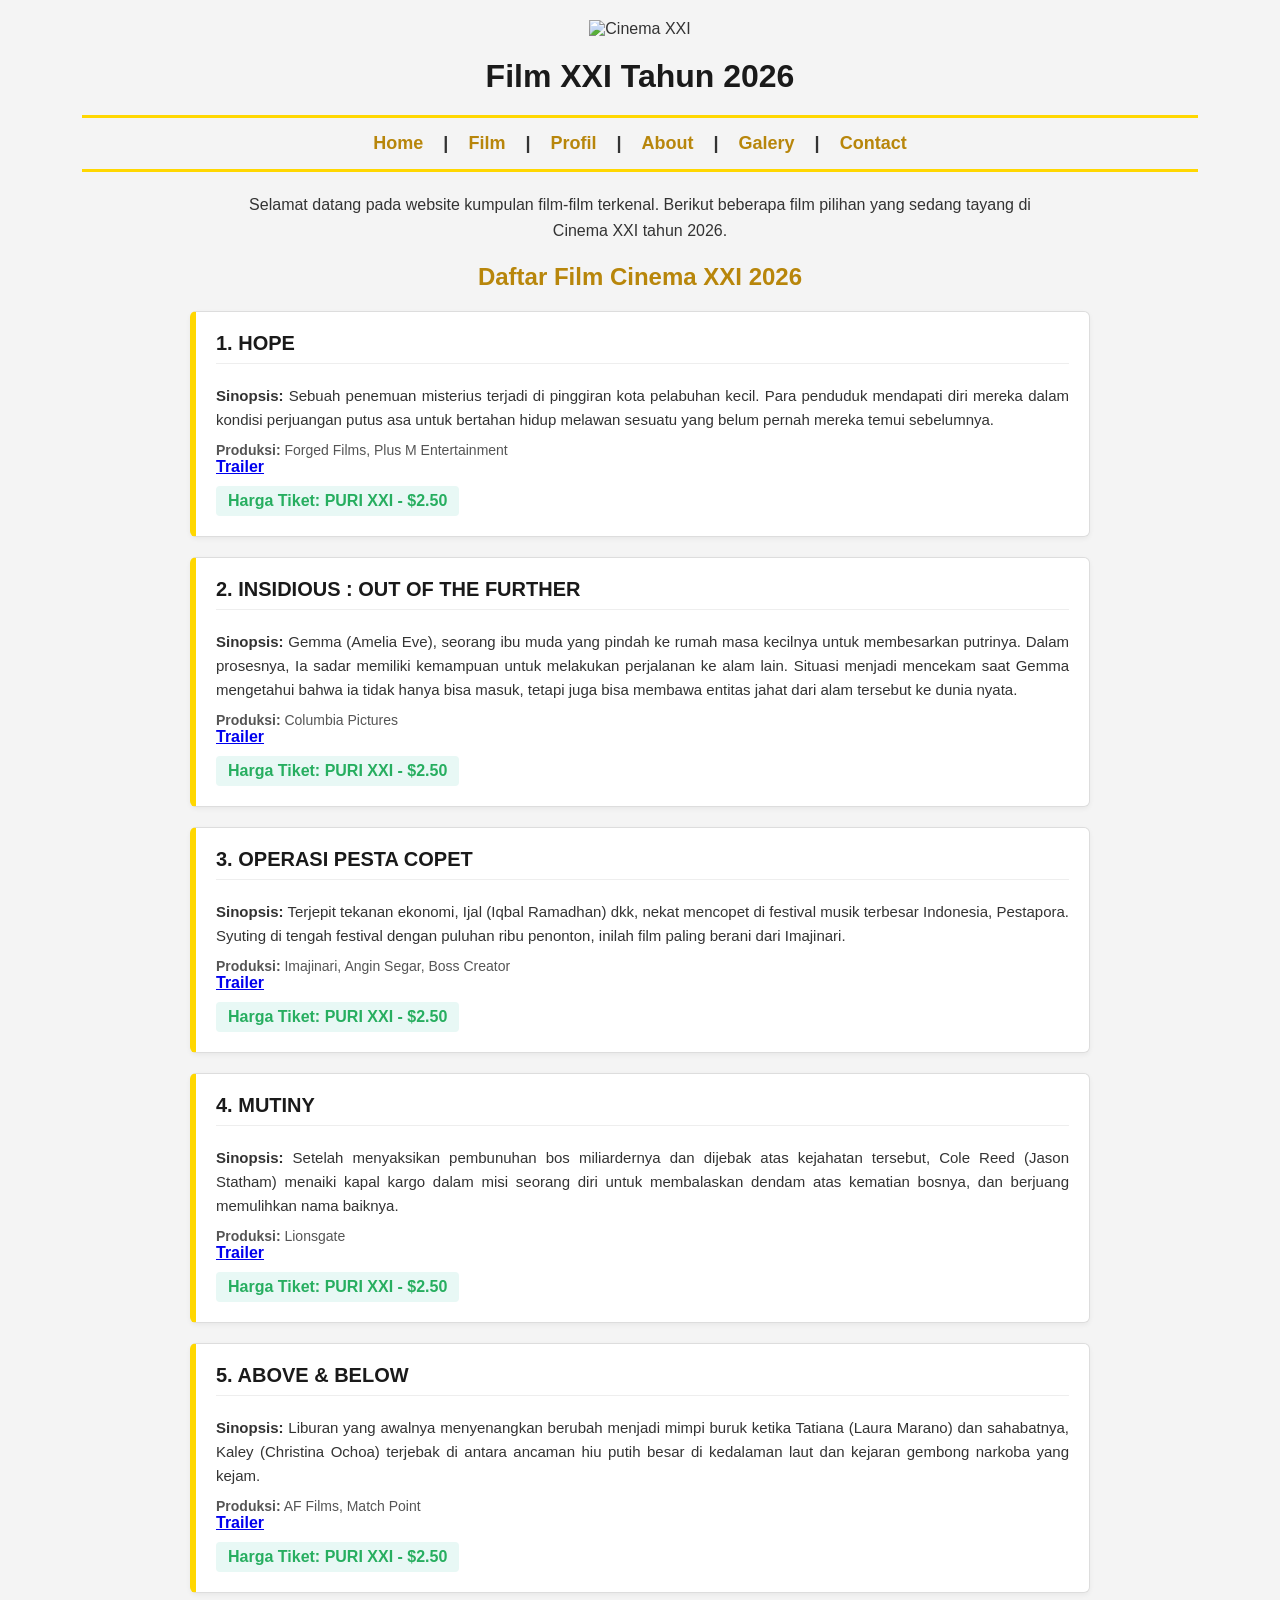
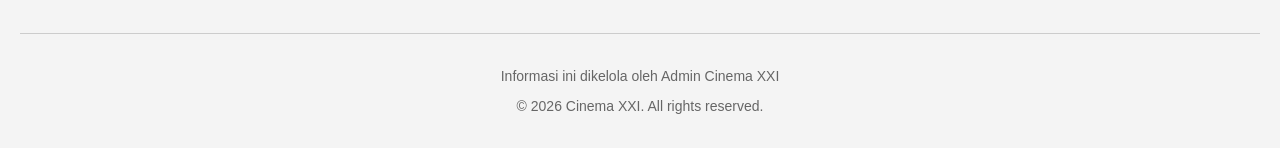
==== index.html @ f50c0b82 "Add files via upload" ====
<!DOCTYPE html>
<html lang="id">
<head>
    <meta charset="UTF-8">
    <meta name="viewport" content="width=device-width, initial-scale=1.0">
    <title>XXI FILM - Daftar Film 2026</title>
    <link rel="icon" type="image/x-icon" href="image/XXI ICON.jpg">
    <link rel="stylesheet" href="CSS/styles.css">
    
    <style>
        body {
            font-family: Arial, sans-serif;
            margin: 0;
            padding: 20px;
            background-color: #f4f4f4;
            color: #333;
        }

        .header-container {
            text-align: center;
            margin-bottom: 20px;
        }

        .header-container img {
            height: 100px;
            margin-bottom: 10px;
        }

        h1 {
            text-align: center;
            font-size: 32px;
            color: #1a1a1a;
            margin: 10px 0;
        }

        h2.section-title {
            text-align: center;
            color: #b8860b;
            font-size: 24px;
            margin-top: 20px;
        }

        nav {
            text-align: center;
            font-size: 18px;
            font-weight: bold;
            margin: 15px 0;
        }

        nav a {
            color: #b8860b;
            text-decoration: none;
            padding: 0 15px;
        }

        hr.divider-gold {
            border: none;
            height: 3px;
            background-color: gold;
            margin: 10px auto;
            width: 90%;
        }

        .welcome-text {
            text-align: center;
            font-size: 16px;
            margin: 20px auto;
            max-width: 800px;
            line-height: 1.6;
        }

        .film-container {
            max-width: 900px;
            margin: 0 auto;
        }

        .film-card {
            background-color: #ffffff;
            border: 1px solid #ddd;
            border-left: 6px solid gold;
            border-radius: 6px;
            padding: 20px;
            margin-bottom: 20px;
            box-shadow: 0 2px 5px rgba(0,0,0,0.05);
        }

        .film-card h3 {
            margin-top: 0;
            color: #1a1a1a;
            font-size: 20px;
            border-bottom: 1px solid #eee;
            padding-bottom: 8px;
        }

        .film-card p {
            font-size: 15px;
            line-height: 1.6;
            margin: 10px 0;
            text-align: justify;
        }

        .film-info {
            font-size: 14px;
            color: #555;
            margin-top: 8px;
        }

        .harga-tiket {
            display: inline-block;
            margin-top: 10px;
            font-weight: bold;
            color: #27ae60;
            background-color: #e8f8f5;
            padding: 6px 12px;
            border-radius: 4px;
        }

        footer {
            text-align: center;
            margin-top: 40px;
            padding-top: 20px;
            border-top: 1px solid #ccc;
            font-size: 14px;
            color: #666;
        }
    </style>
</head>

<body>

    <div class="header-container">
        <img src="image/Cinema XXI.jpg" alt="Cinema XXI">
        <h1>Film XXI Tahun 2026</h1>
    </div>

    <hr class="divider-gold">

    <nav>
        <a href="Home.html">Home</a> | <a href="index.html#daftar-film">Film</a> | <a href="Profil.html">Profil</a> | <a href="About.html">About</a> | <a href="Galery.html">Galery</a> | <a href="Contact.html">Contact</a>
    </nav>

    <hr class="divider-gold">

    <p class="welcome-text">
        Selamat datang pada website kumpulan film-film terkenal. Berikut beberapa film pilihan yang sedang tayang di Cinema XXI tahun 2026.
    </p>

    <h2 id="daftar-film" class="section-title">Daftar Film Cinema XXI 2026</h2>

    <div class="film-container">

        <!-- Film 1 -->
        <div class="film-card">
            <h3>1. HOPE</h3>
            <p><strong>Sinopsis:</strong> Sebuah penemuan misterius terjadi di pinggiran kota pelabuhan kecil. Para penduduk mendapati diri mereka dalam kondisi perjuangan putus asa untuk bertahan hidup melawan sesuatu yang belum pernah mereka temui sebelumnya.</p>
            <div class="film-info"><strong>Produksi:</strong> Forged Films, Plus M Entertainment</div>
            <div class="trailer"> <a href="Trailer.html"><strong>Trailer</strong></a></div>
            <div class="harga-tiket">Harga Tiket: PURI XXI - &dollar;2.50</div>
        </div>

        <!-- Film 2 -->
        <div class="film-card">
            <h3>2. INSIDIOUS : OUT OF THE FURTHER</h3>
            <p><strong>Sinopsis:</strong> Gemma (Amelia Eve), seorang ibu muda yang pindah ke rumah masa kecilnya untuk membesarkan putrinya. Dalam prosesnya, Ia sadar memiliki kemampuan untuk melakukan perjalanan ke alam lain. Situasi menjadi mencekam saat Gemma mengetahui bahwa ia tidak hanya bisa masuk, tetapi juga bisa membawa entitas jahat dari alam tersebut ke dunia nyata.</p>
            <div class="film-info"><strong>Produksi:</strong> Columbia Pictures</div>
            <div class="trailer"> <a href="insidious-trailer.html"><strong>Trailer</strong></a></div>
            <div class="harga-tiket">Harga Tiket: PURI XXI - &dollar;2.50</div>
        </div>

        <!-- Film 3 -->
        <div class="film-card">
            <h3>3. OPERASI PESTA COPET</h3>
            <p><strong>Sinopsis:</strong> Terjepit tekanan ekonomi, Ijal (Iqbal Ramadhan) dkk, nekat mencopet di festival musik terbesar Indonesia, Pestapora. Syuting di tengah festival dengan puluhan ribu penonton, inilah film paling berani dari Imajinari.</p>
            <div class="film-info"><strong>Produksi:</strong> Imajinari, Angin Segar, Boss Creator</div>
            <div class="trailer"> <a href="PestaCopet-trailer.html"><strong>Trailer</strong></a></div>
            <div class="harga-tiket">Harga Tiket: PURI XXI - &dollar;2.50</div>
        </div>

        <!-- Film 4 -->
        <div class="film-card">
            <h3>4. MUTINY</h3>
            <p><strong>Sinopsis:</strong> Setelah menyaksikan pembunuhan bos miliardernya dan dijebak atas kejahatan tersebut, Cole Reed (Jason Statham) menaiki kapal kargo dalam misi seorang diri untuk membalaskan dendam atas kematian bosnya, dan berjuang memulihkan nama baiknya.</p>
            <div class="film-info"><strong>Produksi:</strong> Lionsgate</div>
            <div class="trailer"> <a href="Mutiny-Trailer.html"><strong>Trailer</strong></a></div>
            <div class="harga-tiket">Harga Tiket: PURI XXI - &dollar;2.50</div>
        </div>

        <!-- Film 5 -->
        <div class="film-card">
            <h3>5. ABOVE &amp; BELOW</h3>
            <p><strong>Sinopsis:</strong> Liburan yang awalnya menyenangkan berubah menjadi mimpi buruk ketika Tatiana (Laura Marano) dan sahabatnya, Kaley (Christina Ochoa) terjebak di antara ancaman hiu putih besar di kedalaman laut dan kejaran gembong narkoba yang kejam.</p>
            <div class="film-info"><strong>Produksi:</strong> AF Films, Match Point</div>
            <div class="trailer"> <a href="AboveBelow-Trailer.html"><strong>Trailer</strong></a></div>
            <div class="harga-tiket">Harga Tiket: PURI XXI - &dollar;2.50</div>
        </div>

    </div>

    <footer>
        <p>Informasi ini dikelola oleh Admin Cinema XXI</p>
        <p>&copy; 2026 Cinema XXI. All rights reserved.</p>
    </footer>

</body>
</html>
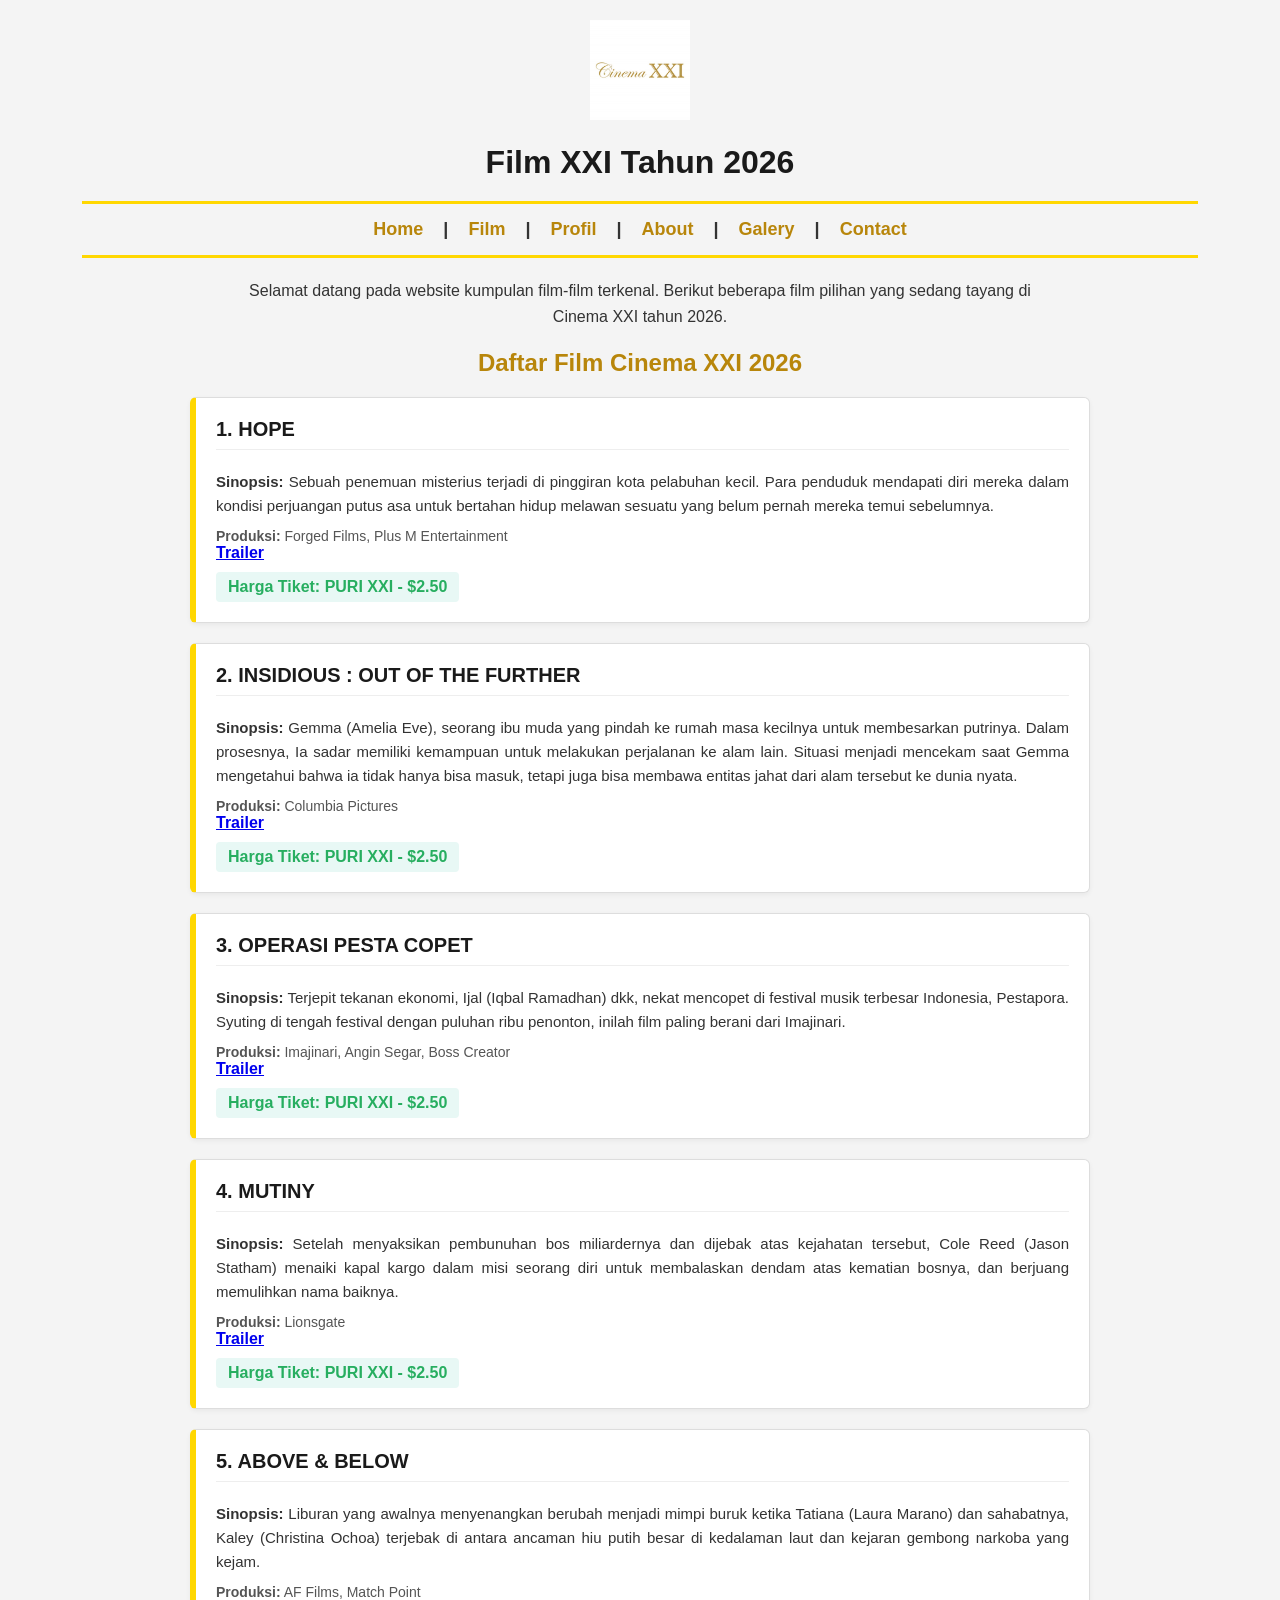
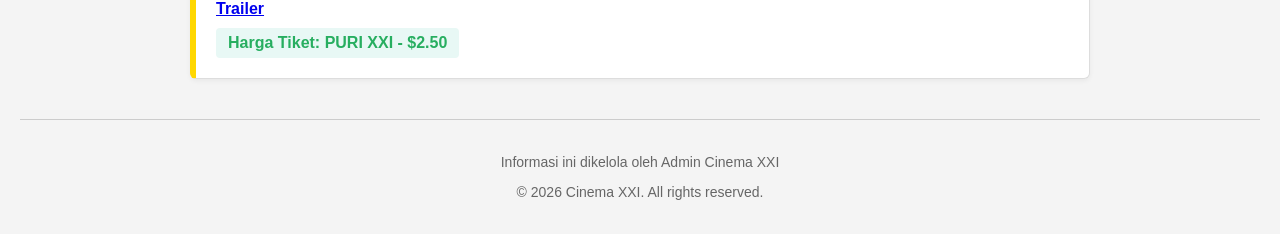
==== commit c404d757: "Add files via upload" ====
--- a/index.html
+++ b/index.html
@@ -129,7 +129,7 @@
 <body>
 
     <div class="header-container">
-        <img src="image/Cinema XXI.jpg" alt="Cinema XXI">
+        <img src="Cinema XXI.jpg" alt="Cinema XXI">
         <h1>Film XXI Tahun 2026</h1>
     </div>
 
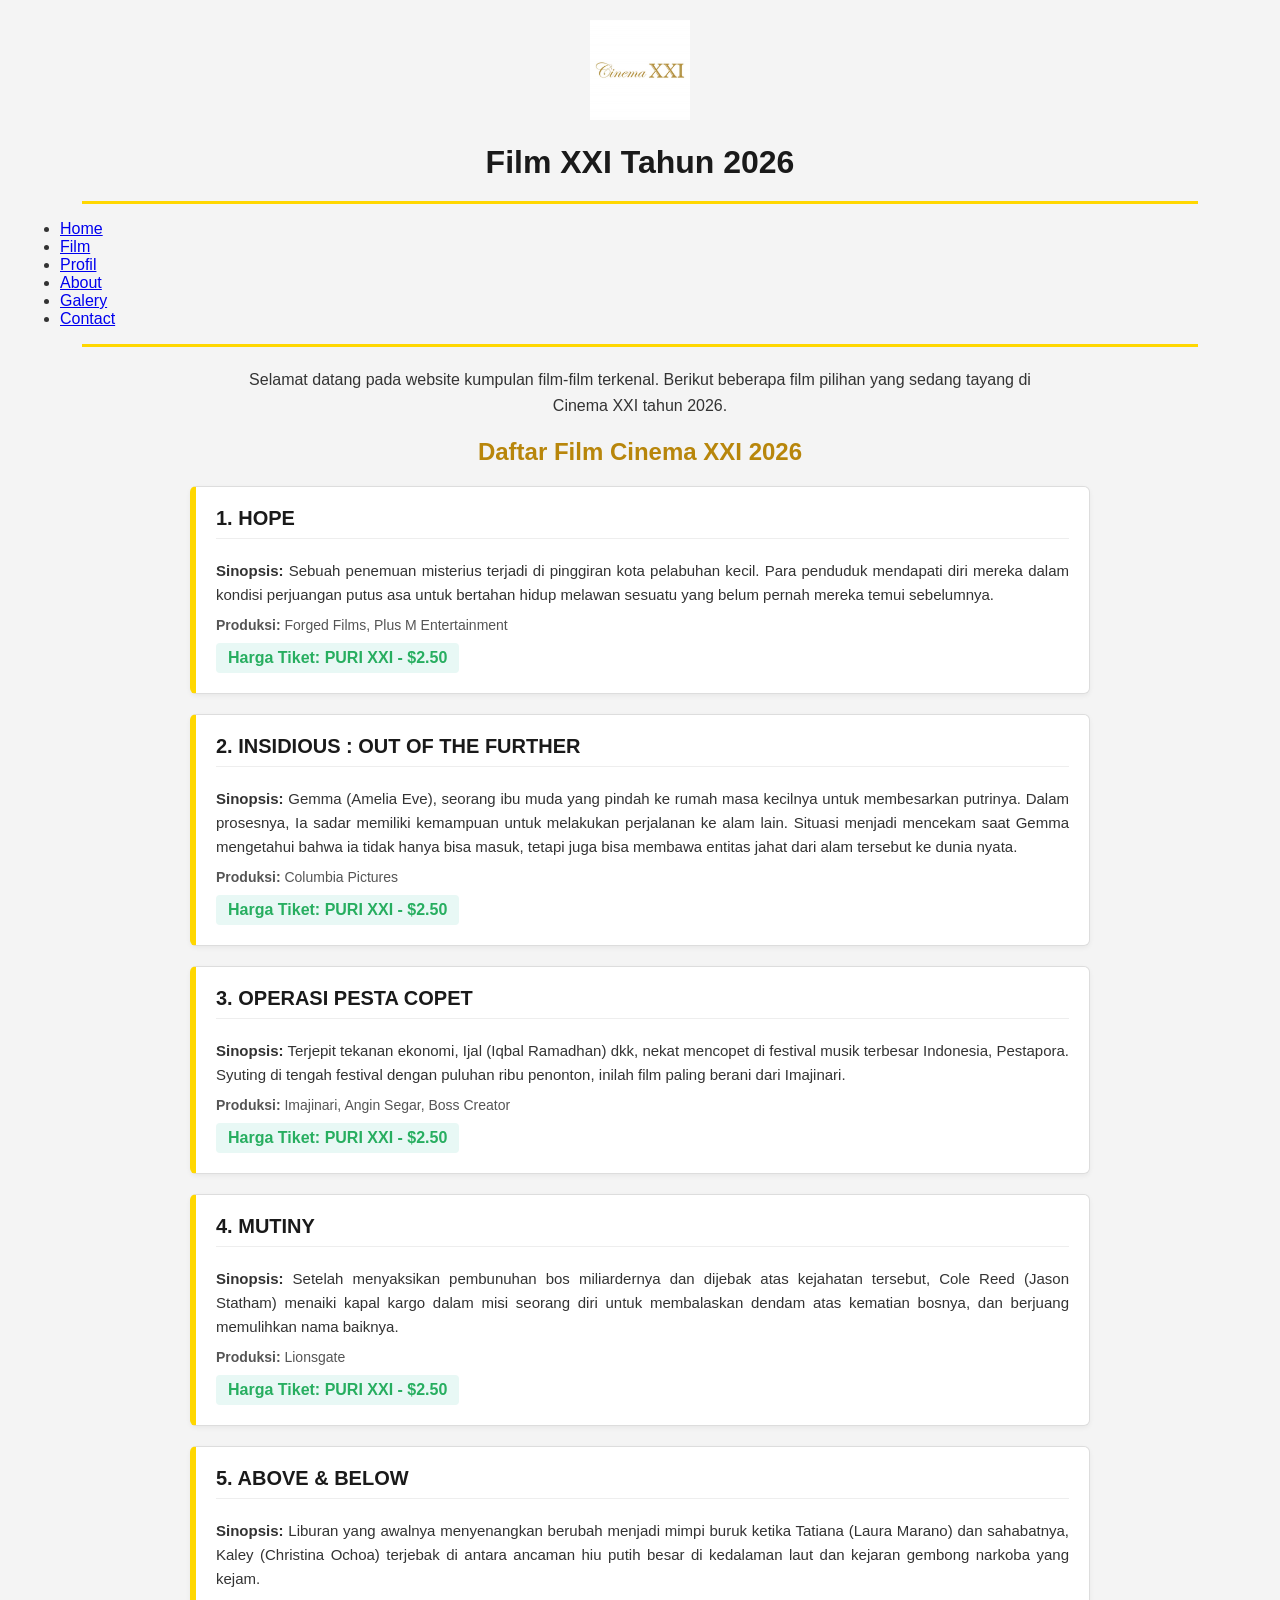
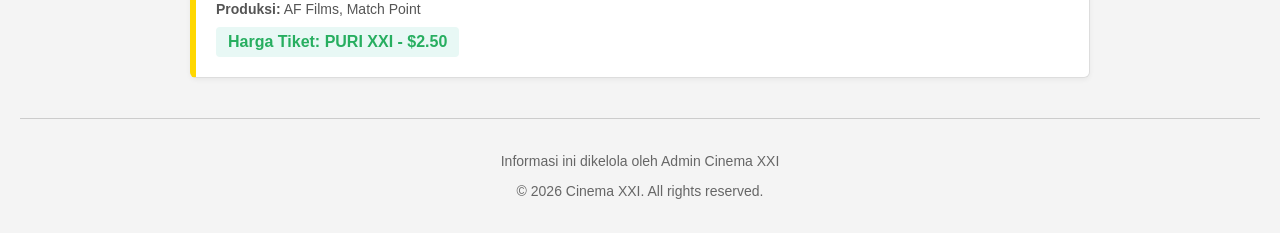
==== commit e7ff7adc: "Add files via upload" ====
--- a/index.html
+++ b/index.html
@@ -135,10 +135,25 @@
 
     <hr class="divider-gold">
 
-    <nav>
-        <a href="Home.html">Home</a> | <a href="index.html#daftar-film">Film</a> | <a href="Profil.html">Profil</a> | <a href="About.html">About</a> | <a href="Galery.html">Galery</a> | <a href="Contact.html">Contact</a>
-    </nav>
-
+    <!-- todo navbar -->
+     <div class="navbar">
+        <div class="container">
+            <div class="navbar-box">
+                <div>
+                <ul class="menu">
+                    <li><a href="Home.html">Home</a></li>
+                    <li><a href="index.html#daftar-film">Film</a></li>
+                    <li><a href="Profil.html">Profil</a></li>
+                    <li><a href="About.html">About</a></li>
+                    <li><a href="Galery.html">Galery</a></li>
+                    <li><a href="Contact.html">Contact</a></li>
+                </ul>
+                </div>
+            </div>
+        </div>
+     </div>
+    <!-- todo navbar -->
+ 
     <hr class="divider-gold">
 
     <p class="welcome-text">
@@ -154,7 +169,6 @@
             <h3>1. HOPE</h3>
             <p><strong>Sinopsis:</strong> Sebuah penemuan misterius terjadi di pinggiran kota pelabuhan kecil. Para penduduk mendapati diri mereka dalam kondisi perjuangan putus asa untuk bertahan hidup melawan sesuatu yang belum pernah mereka temui sebelumnya.</p>
             <div class="film-info"><strong>Produksi:</strong> Forged Films, Plus M Entertainment</div>
-            <div class="trailer"> <a href="Trailer.html"><strong>Trailer</strong></a></div>
             <div class="harga-tiket">Harga Tiket: PURI XXI - &dollar;2.50</div>
         </div>
 
@@ -163,7 +177,6 @@
             <h3>2. INSIDIOUS : OUT OF THE FURTHER</h3>
             <p><strong>Sinopsis:</strong> Gemma (Amelia Eve), seorang ibu muda yang pindah ke rumah masa kecilnya untuk membesarkan putrinya. Dalam prosesnya, Ia sadar memiliki kemampuan untuk melakukan perjalanan ke alam lain. Situasi menjadi mencekam saat Gemma mengetahui bahwa ia tidak hanya bisa masuk, tetapi juga bisa membawa entitas jahat dari alam tersebut ke dunia nyata.</p>
             <div class="film-info"><strong>Produksi:</strong> Columbia Pictures</div>
-            <div class="trailer"> <a href="insidious-trailer.html"><strong>Trailer</strong></a></div>
             <div class="harga-tiket">Harga Tiket: PURI XXI - &dollar;2.50</div>
         </div>
 
@@ -172,7 +185,6 @@
             <h3>3. OPERASI PESTA COPET</h3>
             <p><strong>Sinopsis:</strong> Terjepit tekanan ekonomi, Ijal (Iqbal Ramadhan) dkk, nekat mencopet di festival musik terbesar Indonesia, Pestapora. Syuting di tengah festival dengan puluhan ribu penonton, inilah film paling berani dari Imajinari.</p>
             <div class="film-info"><strong>Produksi:</strong> Imajinari, Angin Segar, Boss Creator</div>
-            <div class="trailer"> <a href="PestaCopet-trailer.html"><strong>Trailer</strong></a></div>
             <div class="harga-tiket">Harga Tiket: PURI XXI - &dollar;2.50</div>
         </div>
 
@@ -181,7 +193,6 @@
             <h3>4. MUTINY</h3>
             <p><strong>Sinopsis:</strong> Setelah menyaksikan pembunuhan bos miliardernya dan dijebak atas kejahatan tersebut, Cole Reed (Jason Statham) menaiki kapal kargo dalam misi seorang diri untuk membalaskan dendam atas kematian bosnya, dan berjuang memulihkan nama baiknya.</p>
             <div class="film-info"><strong>Produksi:</strong> Lionsgate</div>
-            <div class="trailer"> <a href="Mutiny-Trailer.html"><strong>Trailer</strong></a></div>
             <div class="harga-tiket">Harga Tiket: PURI XXI - &dollar;2.50</div>
         </div>
 
@@ -190,7 +201,6 @@
             <h3>5. ABOVE &amp; BELOW</h3>
             <p><strong>Sinopsis:</strong> Liburan yang awalnya menyenangkan berubah menjadi mimpi buruk ketika Tatiana (Laura Marano) dan sahabatnya, Kaley (Christina Ochoa) terjebak di antara ancaman hiu putih besar di kedalaman laut dan kejaran gembong narkoba yang kejam.</p>
             <div class="film-info"><strong>Produksi:</strong> AF Films, Match Point</div>
-            <div class="trailer"> <a href="AboveBelow-Trailer.html"><strong>Trailer</strong></a></div>
             <div class="harga-tiket">Harga Tiket: PURI XXI - &dollar;2.50</div>
         </div>
 
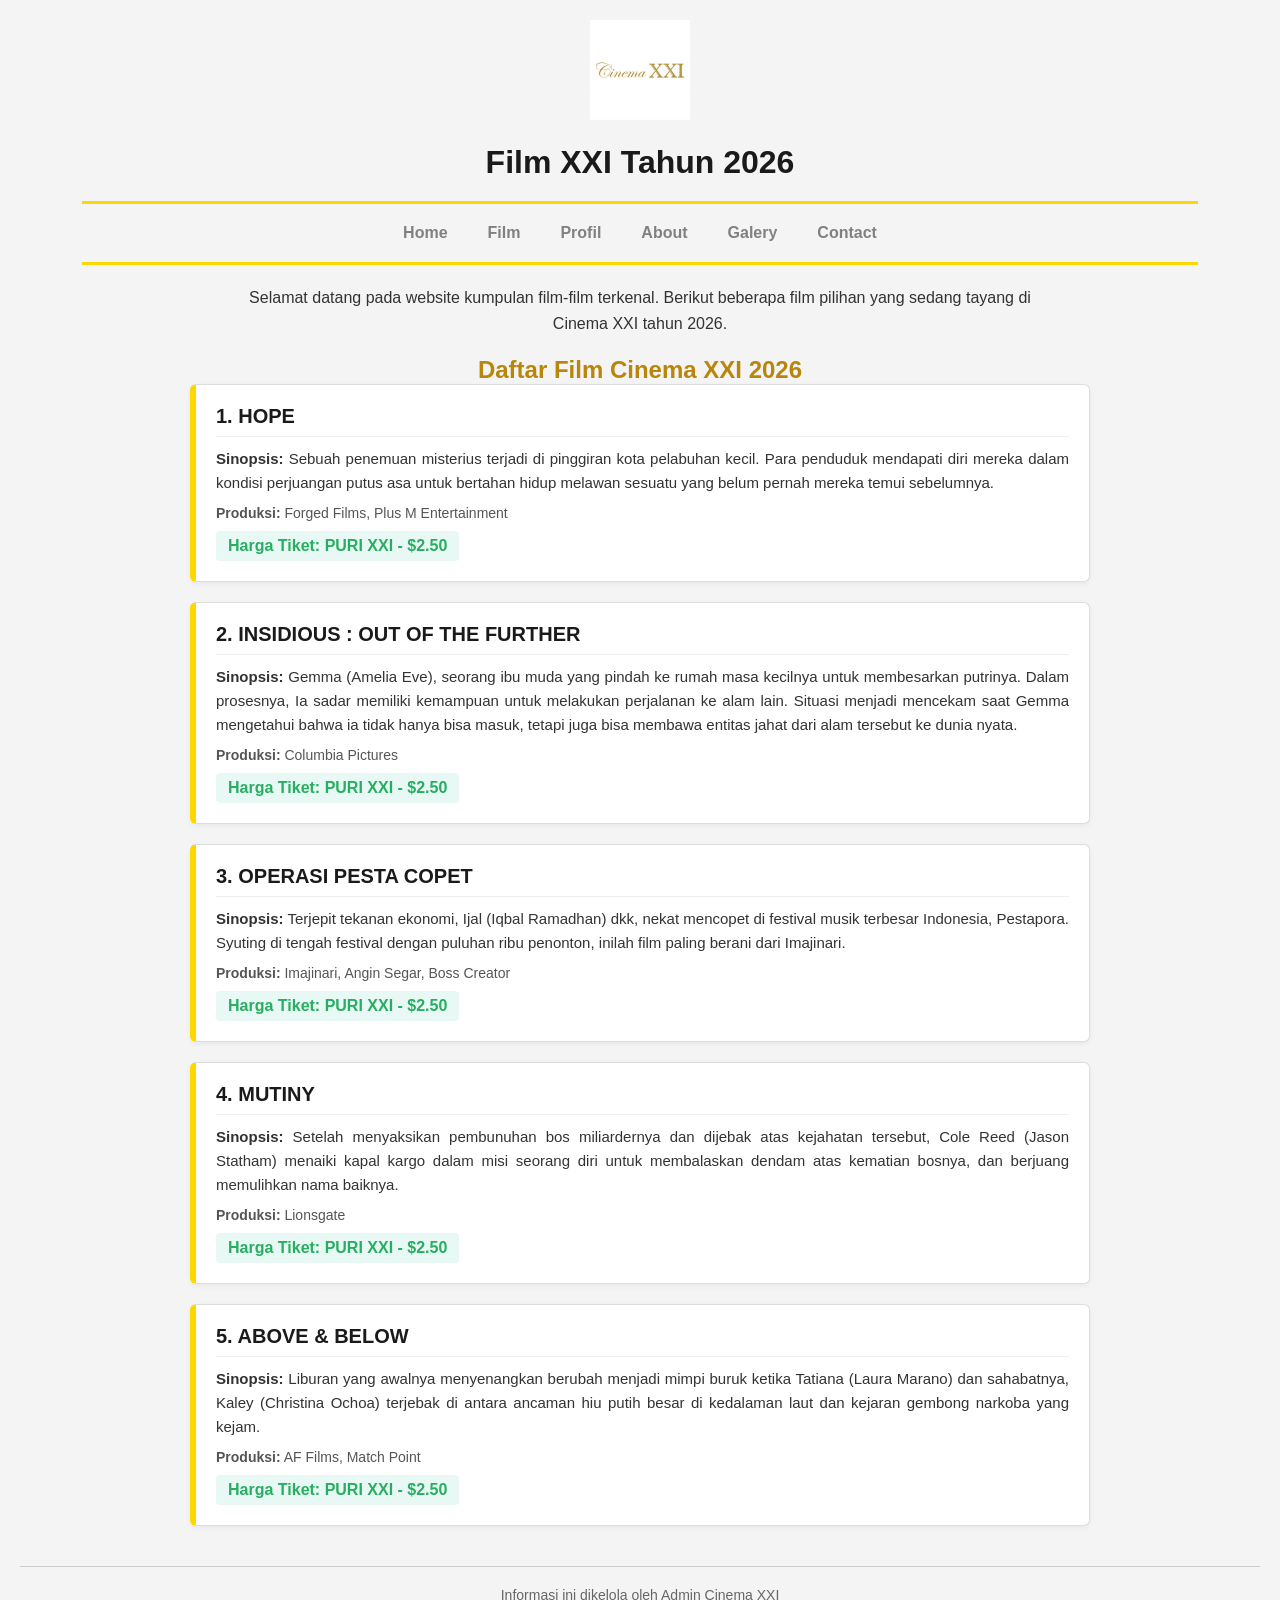
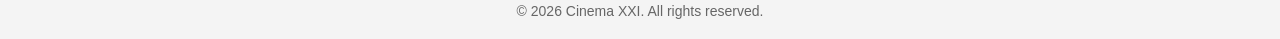
==== commit 757d9fc9: "Add files via upload" ====
--- a/index.html
+++ b/index.html
@@ -5,7 +5,7 @@
     <meta name="viewport" content="width=device-width, initial-scale=1.0">
     <title>XXI FILM - Daftar Film 2026</title>
     <link rel="icon" type="image/x-icon" href="image/XXI ICON.jpg">
-    <link rel="stylesheet" href="CSS/styles.css">
+    <link rel="stylesheet" href="styles.css">
     
     <style>
         body {
--- a/styles.css
+++ b/styles.css
@@ -0,0 +1,121 @@
+* {
+    margin: 0;
+    padding: 0;
+    box-sizing: border-box;
+    scroll-behavior: smooth;
+}
+
+:root {
+    --color-hitam: #1a1a1a;
+    --color-putih: #ffffff;
+    --color-ungu: #8685ef;
+    --color-abu: #808080;
+    --text-color: #ffffff;
+}
+
+.container {
+    width: 80%;
+    margin-inline: auto;
+}
+
+.navbar {
+    width: 100%;
+    padding: 10px 0 10px 0;
+}
+
+.navbar .navbar-box {
+    display: flex;
+    justify-content: center;
+    align-items: center;
+}
+
+.navbar .navbar-box .menu {
+    display: flex;
+    gap: 40px;
+}
+
+.navbar .navbar-box .menu li {
+    list-style-type: none;
+}
+
+.navbar .navbar-box .menu li a {
+    color: var(--color-abu);
+    text-decoration: none;
+    font-weight: 700;
+}
+
+.navbar .navbar-box .menu li a:hover {
+    color: var(--color-ungu);
+}
+
+.content-container h2 {
+    padding: 0 0 25px 0;
+}
+
+.content-container p {
+    text-align: center;
+}
+
+.content-container a {
+    color: var(--color-hitam);
+    text-decoration: none;
+    font-weight: 700;
+}
+
+.content-container a:hover {
+    color: var(--color-ungu);
+}
+
+nav {
+    text-align: center;
+    font-size: 18px;
+    font-weight: bold;
+    margin: 15px 0;
+}
+
+nav a {
+    color: #b8860b;
+    text-decoration: none;
+    padding: 0 15px;
+}
+
+hr.divider-gold {
+    border: none;
+    height: 3px;
+    background-color: gold;
+    margin: 10px auto;
+    width: 90%;
+}
+
+.poster-film .judul-tabel .trailer-film img {
+    padding: 9px 10px 4px 10px;
+    width: 200px;
+}
+
+.poster-film .judul-tabel .trailer-film table {
+    margin: 0 auto;
+}
+
+.poster-film .judul-tabel .trailer-film caption {
+    padding: 15px 25px 15px 25px;
+    background-color: var(--color-ungu);
+    color: var(--color-hitam);
+    border-radius: 5px;
+    font-weight: 700;
+    border: none;
+}
+
+.poster-film .judul-tabel .trailer-film th {
+    padding: 10px 0 10px 0;
+    font-weight: 700;
+}
+
+.poster-film .judul-tabel .trailer-film a {
+    color: var(--color-hitam);
+    text-decoration: none;
+    font-weight: 700;
+}
+
+.poster-film .judul-tabel .trailer-film a:hover {
+    color: var(--color-ungu);
+}
